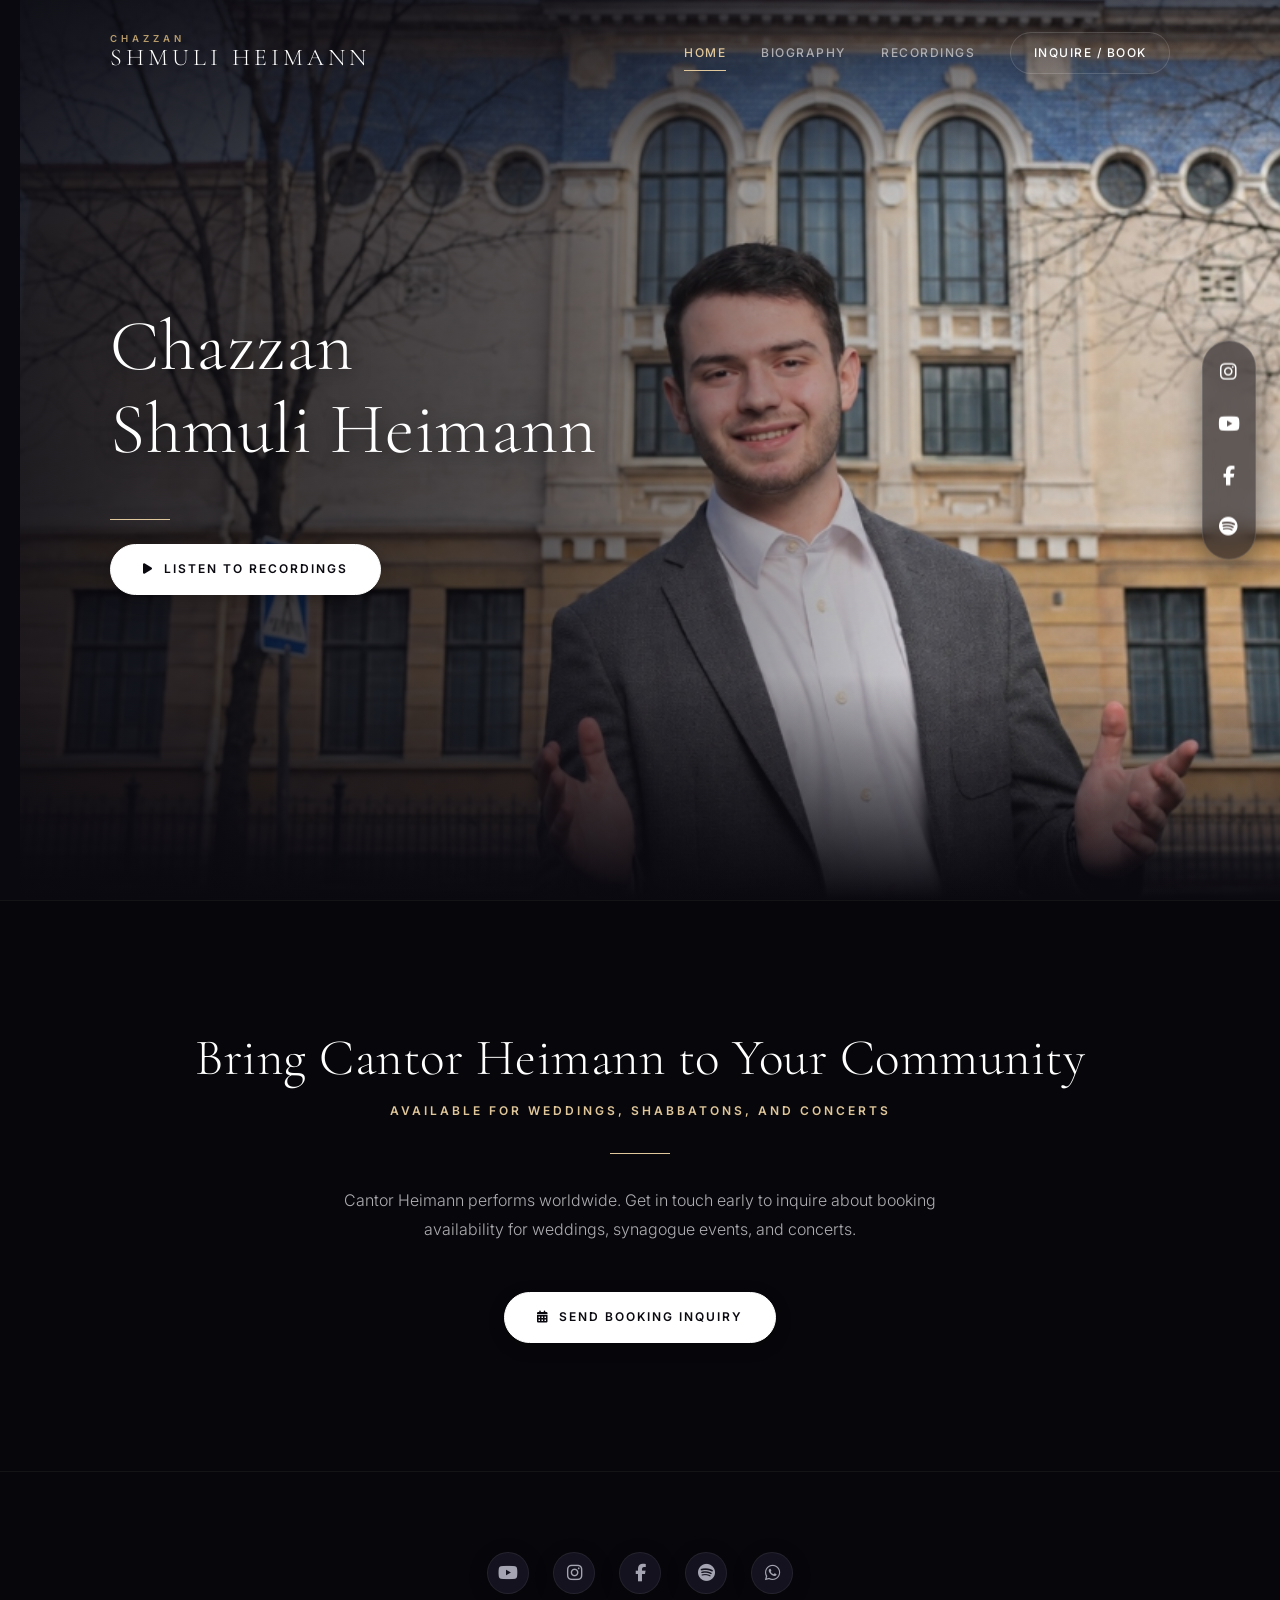
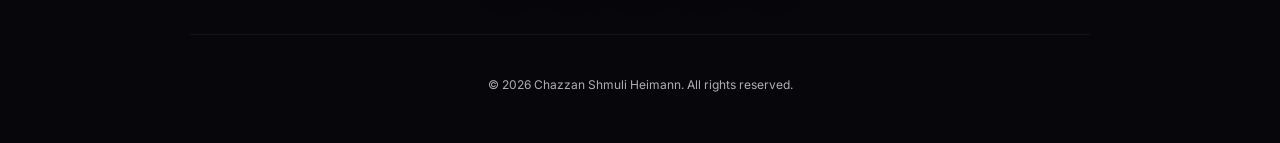
==== index.html @ cb443266 "Add Facebook and Spotify to footer socials across all pages" ====
<!DOCTYPE html>
<html lang="en">

<head>
    <meta charset="UTF-8">
    <meta name="viewport" content="width=device-width, initial-scale=1.0">
    <title>Chazzan Shmuli Heimann | Official Website</title>

    <!-- SEO Meta Tags -->
    <meta name="description"
        content="Official website of Chazzan Shmuli Heimann. Experience elegant cantorial prayers, listen to recordings, watch videos, and book for weddings, concerts, and High Holidays.">
    <meta name="keywords" content="Shmuli Heimann, Cantor, Chazzen, Jewish Wedding Singer, Cantorial Concerts">
    <meta name="author" content="Shmuli Heimann">

    <!-- Fonts -->
    <link rel="preconnect" href="https://fonts.googleapis.com">
    <link rel="preconnect" href="https://fonts.gstatic.com" crossorigin>
    <link
        href="https://fonts.googleapis.com/css2?family=Cormorant+Garamond:ital,wght@0,300;0,400;0,500;0,600;0,700;1,400&family=Inter:wght@300;400;500;600&display=swap"
        rel="stylesheet">

    <!-- FontAwesome Icons -->
    <link rel="stylesheet" href="https://cdnjs.cloudflare.com/ajax/libs/font-awesome/6.4.0/css/all.min.css">

    <!-- Stylesheet -->
    <link rel="stylesheet" href="style.css?v=11">
</head>

<body>

    <!-- Header & Navigation -->
    <header class="navbar">
        <div class="nav-container">
            <a href="index.html" class="logo">
                <span class="logo-cantor">CHAZZAN</span>
                <span class="logo-name">SHMULI HEIMANN</span>
            </a>
            <nav class="nav-links">
                <a href="index.html">Home</a>
                <a href="about.html">Biography</a>
                <a href="recordings.html">Recordings</a>
                <a href="contact.html" class="nav-cta">Inquire / Book</a>
            </nav>
            <button class="mobile-nav-toggle" aria-label="Toggle navigation">
                <span></span>
                <span></span>
                <span></span>
            </button>
        </div>
    </header>

    <!-- Hero Section -->
    <section class="hero full-hero">
        <div class="hero-bg-overlay"></div>
        <div class="container hero-container">
            <div class="hero-content">
                <h1 class="hero-title">Chazzan<br><span class="hero-title-name">Shmuli Heimann</span></h1>
                <div class="divider"></div>
                <div class="hero-buttons">
                    <a href="recordings.html" class="btn btn-primary"><i class="fa-solid fa-play"></i> Listen to
                        Recordings</a>
                </div>
            </div>
        </div>
    </section>



    <!-- Simple CTA Section -->
    <section class="booking-cta section-padding text-center">
        <div class="container">
            <h2 class="section-title center">Bring Cantor Heimann to Your Community</h2>
            <h3 class="section-subtitle center">Available for Weddings, Shabbatons, and Concerts</h3>
            <div class="divider center"></div>
            <p class="cta-desc">Cantor Heimann performs worldwide. Get in touch early to inquire about booking
                availability for weddings, synagogue events, and concerts.</p>
            <a href="contact.html" class="btn btn-primary"><i class="fa-solid fa-calendar-days"></i> Send Booking
                Inquiry</a>
        </div>
    </section>

    <!-- Footer -->
    <footer>
        <div class="footer-socials">
            <a href="https://www.youtube.com/@CantorShmuliHeimann" target="_blank" rel="noopener noreferrer" aria-label="YouTube"><i class="fa-brands fa-youtube"></i></a>
            <a href="https://www.instagram.com/cantorshmuliheimann/" target="_blank" rel="noopener noreferrer" aria-label="Instagram"><i class="fa-brands fa-instagram"></i></a>
            <a href="https://www.facebook.com/" target="_blank" rel="noopener noreferrer" aria-label="Facebook"><i class="fa-brands fa-facebook-f"></i></a>
            <a href="https://open.spotify.com/" target="_blank" rel="noopener noreferrer" aria-label="Spotify"><i class="fa-brands fa-spotify"></i></a>
            <a href="#" aria-label="WhatsApp"><i class="fa-brands fa-whatsapp"></i></a>
        </div>
        <div class="footer-divider"></div>
        <div class="footer-bottom">
            <p class="copyright">&copy; 2026 Chazzan Shmuli Heimann. All rights reserved.</p>
        </div>
    </footer>

    <!-- Sticky Floating Social Bar -->
    <div class="sticky-social-bar" aria-label="Social media links">
        <a href="https://www.instagram.com/cantorshmuliheimann/" target="_blank" rel="noopener noreferrer" aria-label="Instagram" class="sticky-social-link">
            <i class="fa-brands fa-instagram"></i>
        </a>
        <a href="https://www.youtube.com/@CantorShmuliHeimann" target="_blank" rel="noopener noreferrer" aria-label="YouTube" class="sticky-social-link">
            <i class="fa-brands fa-youtube"></i>
        </a>
        <a href="https://www.facebook.com/" target="_blank" rel="noopener noreferrer" aria-label="Facebook" class="sticky-social-link">
            <i class="fa-brands fa-facebook-f"></i>
        </a>
        <a href="https://open.spotify.com/" target="_blank" rel="noopener noreferrer" aria-label="Spotify" class="sticky-social-link">
            <i class="fa-brands fa-spotify"></i>
        </a>
    </div>

    <!-- Scroll to Top Button -->
    <button class="scroll-to-top" id="scrollTopBtn" aria-label="Scroll to top"><i
            class="fa-solid fa-arrow-up"></i></button>

    <!-- JavaScript File -->
    <script src="app.js?v=4"></script>
</body>

</html>
---- style.css ----
/* ==========================================
   DESIGN SYSTEM & VARIABLES
   ========================================== */
:root {
    /* Color Palette - Premium Midnight Indigo & Gold (Shulem-inspired) */
    --bg-primary: #0A0910;         /* Deep cinematic midnight indigo-black */
    --bg-secondary: #13121E;       /* Rich charcoal-violet for cards & sections */
    --bg-dark: #07060A;            /* Pure dark void */
    --bg-dark-secondary: #0A0910;
    --bg-glass: rgba(10, 9, 16, 0.85);
    --bg-dark-glass: rgba(7, 6, 10, 0.9);
    
    /* Accents - Elegant White, Silver and Rich Champagne Gold */
    --color-bronze: #E0C79B;        /* Pale Champagne Gold (soft, premium) */
    --color-bronze-dark: #B89C6C;   /* Deep Warm Gold */
    --color-bronze-light: #1A1826;  /* Deep slate-violet alternate background */
    --color-bronze-gradient: linear-gradient(135deg, #F0DFB8 0%, #B89C6C 100%);
    
    /* Texts - High contrast light gray/white on deep violet */
    --text-primary: #FFFFFF;       /* Crisp white for headings */
    --text-muted: #A5A4B2;         /* Cool gray for readable body text */
    --text-light: #FFFFFF;
    --text-light-muted: #AEAEB2;
    
    /* Borders & Lines - Ultra-fine elegant borders */
    --border-color: rgba(255, 255, 255, 0.07);
    --border-dark: rgba(255, 255, 255, 0.05);
    
    /* Typography */
    --font-heading: 'Cormorant Garamond', serif;
    --font-body: 'Inter', sans-serif;
    
    /* Spacing & Transitions */
    --transition-smooth: all 0.4s cubic-bezier(0.16, 1, 0.3, 1);
    --shadow-subtle: 0 4px 20px rgba(0, 0, 0, 0.2);
    --shadow-medium: 0 12px 30px rgba(0, 0, 0, 0.4);
}

/* ==========================================
   BASE RESET & UTILITIES
   ========================================== */
* {
    margin: 0;
    padding: 0;
    box-sizing: border-box;
}

html {
    font-size: 16px;
    background-color: var(--bg-primary);
    color: var(--text-primary);
    overflow-anchor: none;
}

body {
    font-family: var(--font-body);
    line-height: 1.7;
    background-color: var(--bg-primary);
    color: var(--text-primary);
    overflow-x: hidden;
    overflow-anchor: none;
    -webkit-font-smoothing: antialiased;
    -moz-osx-font-smoothing: grayscale;
}

/* Scroll lock during initial page load to prevent anchor/iframe jumps in Chrome */
html.page-loading,
body.page-loading {
    overflow: hidden !important;
    height: 100vh !important;
    max-height: 100vh !important;
}

/* Scrollbar Customization */
::-webkit-scrollbar {
    width: 6px;
}
::-webkit-scrollbar-track {
    background: var(--bg-primary);
}
::-webkit-scrollbar-thumb {
    background: var(--color-bronze);
    border-radius: 4px;
}
::-webkit-scrollbar-thumb:hover {
    background: var(--color-bronze-dark);
}

h1, h2, h3, h4, h5, h6 {
    font-family: var(--font-heading);
    font-weight: 400;
    letter-spacing: 0.5px;
    color: var(--text-primary);
}

a {
    color: inherit;
    text-decoration: none;
    transition: var(--transition-smooth);
}

img {
    max-width: 100%;
    height: auto;
    display: block;
}

/* ==========================================
   LAYOUTS & COMMON COMPONENTS
   ========================================== */
.container {
    width: 100%;
    max-width: 1140px;
    margin: 0 auto;
    padding: 0 2.5rem;
}

.section-padding {
    padding: 8rem 0;
}

.section-header {
    margin-bottom: 4rem;
}

.section-title {
    font-family: var(--font-heading);
    font-size: 3.2rem;
    font-weight: 300;
    color: var(--text-primary);
    line-height: 1.15;
    margin-bottom: 0.8rem;
}

.section-title.center {
    text-align: center;
}

.section-subtitle {
    font-family: var(--font-body);
    font-size: 0.75rem;
    font-weight: 600;
    color: var(--color-bronze-dark);
    text-transform: uppercase;
    letter-spacing: 3px;
    margin-bottom: 1.2rem;
}

.section-subtitle.center {
    text-align: center;
}

.divider {
    height: 1px;
    width: 60px;
    background: var(--color-bronze);
    margin: 2rem 0;
}

.divider.center {
    margin-left: auto;
    margin-right: auto;
}

.text-center {
    text-align: center;
}

/* Premium Buttons */
.btn {
    display: inline-flex;
    align-items: center;
    justify-content: center;
    gap: 0.6rem;
    padding: 0.9rem 2rem;
    font-family: var(--font-body);
    font-size: 0.75rem;
    font-weight: 500;
    text-transform: uppercase;
    letter-spacing: 2px;
    border-radius: 100px; /* Modern rounded button */
    cursor: pointer;
    transition: var(--transition-smooth);
}

.btn-primary {
    background: #FFFFFF;
    color: var(--bg-primary);
    border: 1px solid #FFFFFF;
    box-shadow: 0 4px 15px rgba(0, 0, 0, 0.25);
    font-weight: 600;
}

.btn-primary:hover {
    background: transparent;
    color: #FFFFFF;
    border-color: #FFFFFF;
    transform: translateY(-2px);
    box-shadow: 0 8px 25px rgba(255, 255, 255, 0.1);
}

.btn-secondary {
    background: transparent;
    color: #FFFFFF;
    border: 1px solid rgba(255, 255, 255, 0.4);
}

.btn-secondary:hover {
    background: #FFFFFF;
    color: var(--bg-primary);
    border-color: #FFFFFF;
    transform: translateY(-2px);
}

/* For buttons in dark sections */
.dark-section .btn-secondary {
    color: #FFFFFF;
    border-color: rgba(255, 255, 255, 0.4);
}

.dark-section .btn-secondary:hover {
    background: #FFFFFF;
    color: var(--bg-primary);
}

/* ==========================================
   HEADER & NAVIGATION
   ========================================== */
.navbar {
    position: fixed;
    top: 0;
    left: 0;
    width: 100%;
    z-index: 1000;
    padding: 2rem 0;
    transition: var(--transition-smooth);
}

.navbar.scrolled {
    padding: 1.2rem 0;
    background: var(--bg-glass);
    backdrop-filter: blur(15px);
    -webkit-backdrop-filter: blur(15px);
    border-bottom: 1px solid var(--border-color);
    box-shadow: var(--shadow-subtle);
}

/* Navbar Scrolled state inside hero (if hero is dark) */
.navbar.scrolled-dark {
    padding: 1.2rem 0;
    background: var(--bg-dark-glass);
    backdrop-filter: blur(15px);
    -webkit-backdrop-filter: blur(15px);
    border-bottom: 1px solid var(--border-dark);
}

.nav-container {
    width: 100%;
    max-width: 1140px;
    margin: 0 auto;
    padding: 0 2.5rem;
    display: flex;
    justify-content: space-between;
    align-items: center;
}

.logo {
    display: flex;
    flex-direction: column;
    line-height: 1.1;
}

.logo-cantor {
    font-family: var(--font-body);
    font-size: 0.6rem;
    font-weight: 600;
    letter-spacing: 4px;
    color: var(--color-bronze-dark);
}

.logo-name {
    font-family: var(--font-heading);
    font-size: 1.5rem;
    font-weight: 300;
    letter-spacing: 4px;
    color: var(--text-primary);
}

/* If header is dark (e.g. initially on home page hero) */
.navbar:not(.scrolled) .logo-name {
    color: var(--text-light);
}
.navbar:not(.scrolled) .nav-links a {
    color: var(--text-light-muted);
}
.navbar:not(.scrolled) .nav-links a:hover,
.navbar:not(.scrolled) .nav-links a.active {
    color: var(--color-bronze);
}
.navbar:not(.scrolled) .nav-cta {
    border-color: rgba(255, 255, 255, 0.15);
    background: rgba(255, 255, 255, 0.02);
    color: var(--text-light) !important;
}

.nav-links {
    display: flex;
    align-items: center;
    gap: 2.2rem;
}

.nav-links a {
    font-family: var(--font-body);
    font-size: 0.75rem;
    font-weight: 500;
    letter-spacing: 1.5px;
    text-transform: uppercase;
    color: var(--text-muted);
    padding: 0.5rem 0;
    position: relative;
}

.nav-links a:hover,
.nav-links a.active {
    color: var(--text-primary);
}

/* Elegant line effect for active link */
.nav-links a::after {
    content: '';
    position: absolute;
    bottom: 0;
    left: 0;
    width: 0;
    height: 1px;
    background-color: var(--color-bronze);
    transition: var(--transition-smooth);
}

.nav-links a.active::after,
.nav-links a:hover::after {
    width: 100%;
}

.nav-cta {
    border: 1px solid var(--border-color);
    padding: 0.6rem 1.4rem !important;
    border-radius: 100px;
    background: transparent;
}

.nav-cta::after {
    display: none !important;
}

.nav-cta:hover {
    background: #FFFFFF !important;
    color: var(--bg-primary) !important;
    border-color: #FFFFFF !important;
}

.mobile-nav-toggle {
    display: none;
    background: none;
    border: none;
    cursor: pointer;
    flex-direction: column;
    gap: 6px;
    z-index: 1001;
    padding: 5px;
}

.mobile-nav-toggle span {
    display: block;
    width: 20px;
    height: 1px;
    background: var(--text-primary);
    transition: var(--transition-smooth);
}

/* If navbar is initially light text on dark hero */
.navbar:not(.scrolled) .mobile-nav-toggle span {
    background: var(--text-light);
}

/* Mobile Toggle Active */
.mobile-nav-toggle.active span:nth-child(1) {
    transform: translateY(7px) rotate(45deg);
    background: var(--text-primary);
}
.mobile-nav-toggle.active span:nth-child(2) {
    opacity: 0;
}
.mobile-nav-toggle.active span:nth-child(3) {
    transform: translateY(-7px) rotate(-45deg);
    background: var(--text-primary);
}

/* ==========================================
   HERO BANNER
   ========================================== */
.hero {
    position: relative;
    height: 100vh;
    min-height: 750px;
    display: flex;
    align-items: center;
    background-image: url('assets/hero.jpg');
    background-color: #0A0910; /* fallback deep midnight */
    background-repeat: no-repeat;
    background-size: 125% auto;
    background-position: calc(50% + 180px) 45%;
    overflow: hidden;
}

.hero-bg-overlay {
    position: absolute;
    top: 0;
    left: 0;
    width: 100%;
    height: 100%;
    background: 
        linear-gradient(to right, rgba(10, 9, 16, 0.9) 0%, rgba(10, 9, 16, 0.65) 42%, rgba(10, 9, 16, 0.15) 72%, transparent 100%),
        linear-gradient(to bottom, rgba(10, 9, 16, 0.7) 0%, transparent 20%, transparent 75%, var(--bg-primary) 100%);
    z-index: 1;
}

.hero-container {
    position: relative;
    z-index: 2;
    width: 100%;
}

.hero-content,
.hero-text {
    max-width: 600px;
    display: flex;
    flex-direction: column;
    text-align: left;
    animation: fadeInUp 1.2s cubic-bezier(0.16, 1, 0.3, 1) both;
}

.hero-content .divider,
.hero-text .divider {
    margin: 1.5rem 0;
    background: var(--color-bronze);
}

.hero-title {
    font-family: var(--font-heading);
    font-size: 4.5rem;
    font-weight: 300;
    line-height: 1.15;
    margin-bottom: 1.5rem;
    color: var(--text-light);
    text-shadow: 0 4px 20px rgba(0, 0, 0, 0.6);
}

.hero-title-name {
    display: inline-block;
    white-space: nowrap;
}

.hero-subtitle {
    font-size: 0.75rem;
    letter-spacing: 4px;
    color: var(--color-bronze);
    font-weight: 600;
    margin-bottom: 1.5rem;
    text-transform: uppercase;
}

.hero-text .divider {
    margin: 1.5rem 0;
    background: var(--color-bronze);
}

.hero-tagline {
    font-size: 1.05rem;
    font-weight: 300;
    color: var(--text-light-muted);
    margin-bottom: 3rem;
    line-height: 1.8;
}

.hero-buttons {
    display: flex;
    justify-content: flex-start;
    gap: 1.2rem;
}

.hero-image-column {
    display: flex;
    justify-content: center;
    align-items: center;
    animation: fadeInUp 1.4s cubic-bezier(0.16, 1, 0.3, 1) both;
}

.hero-portrait-wrapper {
    position: relative;
    max-width: 520px;
    width: 100%;
}

.hero-portrait-wrapper::before {
    content: '';
    position: absolute;
    top: -15px;
    left: -15px;
    right: 15px;
    bottom: 15px;
    border: 1px solid var(--color-bronze);
    z-index: 0;
    pointer-events: none;
    transition: var(--transition-smooth);
}

.hero-portrait-wrapper:hover::before {
    transform: translate(5px, 5px);
}

.hero-portrait {
    width: 100%;
    border-radius: 4px;
    border: 1px solid var(--border-color);
    position: relative;
    z-index: 1;
    box-shadow: var(--shadow-medium);
}

/* ==========================================
   SUBPAGE BANNERS
   ========================================== */
.page-header {
    position: relative;
    padding: 12rem 0 7rem 0;
    background-image: url('assets/hq720.jpg');
    background-color: #16142B; /* Cool deep indigo-blue tint */
    background-blend-mode: multiply;
    background-size: cover;
    background-position: center;
    text-align: center;
    border-bottom: 1px solid var(--border-dark);
}

.page-header-overlay {
    position: absolute;
    top: 0;
    left: 0;
    width: 100%;
    height: 100%;
    background: linear-gradient(
        to bottom,
        rgba(10, 10, 10, 0.75) 0%,
        var(--bg-primary) 100%
    );
    z-index: 1;
}

.page-header-content {
    position: relative;
    z-index: 2;
    animation: fadeInUp 1s cubic-bezier(0.16, 1, 0.3, 1) both;
}

.page-title {
    font-family: var(--font-heading);
    font-size: 3.6rem;
    font-weight: 300;
    letter-spacing: 1px;
    text-transform: uppercase;
    color: var(--text-light);
    margin-bottom: 0.8rem;
}

.page-subtitle {
    font-size: 0.9rem;
    color: var(--text-light-muted);
    font-family: var(--font-body);
    font-weight: 300;
    letter-spacing: 1px;
}

/* ==========================================
   RECORDINGS PAGE SECTION NAVIGATION
   ========================================== */
.page-recordings .page-header {
    padding: 10.5rem 0 4.5rem 0;
}

.recordings-header-image-wrapper {
    max-width: 340px;
    margin: 0 auto 2.5rem auto;
    border-radius: 8px;
    overflow: hidden;
    border: 1px solid rgba(224, 199, 155, 0.35);
    box-shadow: 0 12px 35px rgba(0, 0, 0, 0.55);
    transition: var(--transition-smooth);
}

.recordings-header-image-wrapper:hover {
    border-color: var(--color-bronze);
    box-shadow: 0 16px 45px rgba(224, 199, 155, 0.2);
    transform: translateY(-3px);
}

.recordings-header-image {
    width: 100%;
    height: auto;
    display: block;
    object-fit: cover;
}

.recordings-nav-buttons {
    display: flex;
    justify-content: center;
    align-items: center;
    flex-wrap: wrap;
    gap: 1.2rem;
    margin: 0 auto;
}

.btn-recordings-nav {
    display: inline-flex;
    align-items: center;
    gap: 0.65rem;
    padding: 0.95rem 1.8rem;
    font-size: 0.78rem;
    font-weight: 500;
    letter-spacing: 1.5px;
    text-transform: uppercase;
    color: var(--text-light);
    background: rgba(255, 255, 255, 0.06);
    border: 1px solid rgba(255, 255, 255, 0.22);
    border-radius: 100px;
    backdrop-filter: blur(10px);
    -webkit-backdrop-filter: blur(10px);
    transition: var(--transition-smooth);
    text-decoration: none;
    box-shadow: 0 4px 18px rgba(0, 0, 0, 0.25);
    cursor: pointer;
    font-family: inherit;
    outline: none;
}

.btn-recordings-nav:hover {
    background: #FFFFFF;
    color: var(--bg-primary);
    border-color: #FFFFFF;
    transform: translateY(-3px);
    box-shadow: 0 8px 25px rgba(255, 255, 255, 0.15);
}

.btn-recordings-nav i {
    color: var(--color-bronze);
    font-size: 0.9rem;
    transition: var(--transition-smooth);
}

.btn-recordings-nav:hover i {
    color: var(--bg-primary);
}

#yomim-noraim,
#yiddish-collection,
#video-performances,
#audio-recordings {
    scroll-margin-top: 100px;
}

/* ==========================================
   BIOGRAPHY SECTION
   ========================================== */
.page-about .bio-details {
    padding-top: 11rem;
}

.bio-grid {
    display: grid;
    grid-template-columns: 1fr 1.2fr;
    gap: 6rem;
    align-items: center;
}

.bio-image-wrapper {
    position: relative;
}

/* Creative minimalist picture frame outline */
.bio-image-wrapper::before {
    content: '';
    position: absolute;
    top: -15px;
    left: -15px;
    right: 15px;
    bottom: 15px;
    border: 1px solid var(--color-bronze);
    z-index: 0;
    pointer-events: none;
    transition: var(--transition-smooth);
}

.bio-image-wrapper:hover::before {
    transform: translate(5px, 5px);
}

.bio-image {
    width: 100%;
    position: relative;
    z-index: 1;
    border: 1px solid var(--border-color);
    filter: grayscale(10%);
    transition: var(--transition-smooth);
}

.bio-image-wrapper:hover .bio-image {
    filter: grayscale(0%);
}

.bio-text {
    display: flex;
    flex-direction: column;
}

.bio-paragraph {
    font-size: 0.95rem;
    color: var(--text-muted);
    margin-bottom: 1.8rem;
    line-height: 1.8;
}

/* ==========================================
   WELCOME SECTION (HOME PAGE)
   ========================================== */
.welcome-grid {
    display: grid;
    grid-template-columns: 1fr 1.2fr;
    gap: 6rem;
    align-items: center;
}

.welcome-image-wrapper {
    position: relative;
}

.welcome-image-wrapper::before {
    content: '';
    position: absolute;
    top: -15px;
    left: -15px;
    right: 15px;
    bottom: 15px;
    border: 1px solid var(--color-bronze);
    z-index: 0;
    pointer-events: none;
    transition: var(--transition-smooth);
}

.welcome-image-wrapper:hover::before {
    transform: translate(5px, 5px);
}

.welcome-image {
    width: 100%;
    position: relative;
    z-index: 1;
    border: 1px solid var(--border-color);
    transition: var(--transition-smooth);
}

.welcome-text {
    display: flex;
    flex-direction: column;
}

.welcome-text .btn {
    align-self: flex-start;
}

.bio-text .btn {
    align-self: flex-start;
}

/* Biography Services list (Clean Cards Grid) */
.services-simple-list {
    display: grid;
    grid-template-columns: repeat(3, 1fr);
    gap: 2.2rem;
    margin: 4rem auto 0 auto;
}

.service-simple-item {
    background: var(--bg-secondary);
    border: 1px solid var(--border-color);
    padding: 3rem 2.2rem;
    transition: var(--transition-smooth);
    position: relative;
    box-shadow: var(--shadow-subtle);
}

.service-simple-item:hover {
    transform: translateY(-5px);
    box-shadow: var(--shadow-medium);
    border-color: var(--color-bronze);
}

.service-simple-item::before {
    content: '';
    position: absolute;
    top: 0;
    left: 0;
    width: 100%;
    height: 3px;
    background: var(--color-bronze-gradient);
    transform: scaleX(0);
    transform-origin: left;
    transition: var(--transition-smooth);
}

.service-simple-item:hover::before {
    transform: scaleX(1);
}

.service-simple-item h3 {
    font-family: var(--font-body);
    font-size: 1.05rem;
    font-weight: 600;
    color: var(--text-primary);
    margin-bottom: 1rem;
    display: flex;
    align-items: center;
    gap: 0.8rem;
}

.service-simple-item h3 i {
    color: var(--color-bronze-dark);
    font-size: 1.15rem;
}

.service-simple-item p {
    font-size: 0.88rem;
    color: var(--text-muted);
    line-height: 1.7;
}

/* ==========================================
   RECORDINGS & CUSTOM AUDIO PLAYERS
   ========================================== */
.audio-tracks-list {
    max-width: 850px;
    margin: 4rem auto 0 auto;
    display: flex;
    flex-direction: column;
    gap: 1.5rem;
}

/* Custom Player Layout */
.audio-track-item {
    display: flex;
    flex-direction: column;
    background: var(--bg-secondary);
    border: 1px solid var(--border-color);
    padding: 1.8rem 2.2rem;
    gap: 1.2rem;
    transition: var(--transition-smooth);
    box-shadow: var(--shadow-subtle);
}

.audio-track-item:hover {
    box-shadow: var(--shadow-medium);
    border-color: var(--color-bronze-light);
}

.audio-track-item.playing {
    border-color: var(--color-bronze);
    background: var(--bg-secondary);
}

.track-main-row {
    display: flex;
    align-items: center;
    gap: 1.5rem;
}

.track-number {
    font-family: var(--font-body);
    font-size: 0.85rem;
    font-weight: 600;
    color: var(--color-bronze);
    width: 25px;
}

/* Minimalist Circular Play Button */
.play-pause-btn {
    background: transparent;
    border: 1px solid var(--border-color);
    color: var(--color-bronze-dark);
    width: 44px;
    height: 44px;
    border-radius: 50%;
    cursor: pointer;
    display: flex;
    align-items: center;
    justify-content: center;
    font-size: 0.85rem;
    flex-shrink: 0;
    transition: var(--transition-smooth);
}

.play-pause-btn:hover {
    background: var(--color-bronze-gradient);
    color: var(--bg-primary);
    border-color: transparent;
    transform: scale(1.05);
}

.audio-track-item.playing .play-pause-btn {
    background: var(--color-bronze-gradient);
    color: var(--bg-primary);
    border-color: transparent;
}

.track-info {
    display: flex;
    flex-direction: column;
    flex-grow: 1;
}

.track-title {
    font-family: var(--font-heading);
    font-size: 1.4rem;
    font-weight: 400;
    color: var(--text-primary);
    line-height: 1.3;
}

.track-description {
    font-size: 0.8rem;
    color: var(--text-muted);
    margin-top: 0.2rem;
}

/* Custom Timeline Slider */
.player-controls {
    display: flex;
    align-items: center;
    gap: 1.5rem;
    width: 100%;
    padding-left: 5.3rem; /* Align with info start */
}

.timeline-container {
    flex-grow: 1;
    height: 12px;
    display: flex;
    align-items: center;
    cursor: pointer;
    position: relative;
}

.timeline-progress {
    width: 100%;
    height: 2px;
    background: var(--border-color);
    position: relative;
    border-radius: 2px;
}

.timeline-progress .progress-fill {
    height: 100%;
    width: 0%;
    background: var(--color-bronze-gradient);
    position: absolute;
    top: 0;
    left: 0;
    border-radius: 2px;
    transition: width 0.1s linear;
}

.timeline-handle {
    width: 8px;
    height: 8px;
    border-radius: 50%;
    background: var(--color-bronze-dark);
    position: absolute;
    top: 50%;
    left: 0%;
    transform: translate(-50%, -50%) scale(0);
    transition: transform 0.2s ease, left 0.1s linear;
}

.timeline-container:hover .timeline-handle {
    transform: translate(-50%, -50%) scale(1);
}

.time-display {
    font-family: var(--font-body);
    font-size: 0.72rem;
    font-weight: 500;
    color: var(--text-muted);
    min-width: 70px;
    text-align: right;
    display: flex;
    gap: 2px;
}

/* ==========================================
   VIDEO EMBEDS
   ========================================== */
.video-embeds-grid {
    display: grid;
    grid-template-columns: repeat(3, 1fr);
    gap: 2.5rem;
    margin-top: 4rem;
}

.video-embed-card {
    background: var(--bg-secondary);
    border: 1px solid var(--border-color);
    overflow: hidden;
    transition: var(--transition-smooth);
    box-shadow: var(--shadow-subtle);
}

.video-embed-card:hover {
    transform: translateY(-5px);
    box-shadow: var(--shadow-medium);
    border-color: var(--color-bronze-light);
}

.video-container {
    position: relative;
    width: 100%;
    padding-bottom: 56.25%; /* 16:9 aspect ratio */
    height: 0;
    background: #121212;
}

.video-container iframe {
    position: absolute;
    top: 0;
    left: 0;
    width: 100%;
    height: 100%;
    border: none;
}

.video-info {
    padding: 1.8rem;
}

.video-info h4 {
    font-family: var(--font-heading);
    font-size: 1.35rem;
    font-weight: 400;
    margin-bottom: 0.6rem;
    line-height: 1.3;
    color: var(--text-primary);
}

.video-info p {
    font-size: 0.8rem;
    color: var(--text-muted);
    line-height: 1.6;
}

/* ==========================================
   CONTACT & BOOKINGS
   ========================================== */
.contact-grid {
    display: grid;
    grid-template-columns: 1fr 1.25fr;
    gap: 6rem;
    align-items: start;
}

.contact-info {
    display: flex;
    flex-direction: column;
}

.contact-intro {
    font-size: 0.95rem;
    color: var(--text-muted);
    margin-bottom: 2.5rem;
    line-height: 1.8;
}

.contact-details {
    display: flex;
    flex-direction: column;
    gap: 1.8rem;
    margin-bottom: 3rem;
}

.contact-detail-item {
    display: flex;
    gap: 1.2rem;
    align-items: center;
}

.icon-box {
    width: 48px;
    height: 48px;
    background: var(--bg-secondary);
    border: 1px solid var(--border-color);
    border-radius: 50%;
    display: flex;
    align-items: center;
    justify-content: center;
    color: var(--color-bronze-dark);
    font-size: 1.05rem;
    box-shadow: var(--shadow-subtle);
    transition: var(--transition-smooth);
}

.contact-detail-item:hover .icon-box {
    background: var(--color-bronze-gradient);
    color: var(--bg-primary);
    border-color: transparent;
}

.contact-detail-item .label {
    display: block;
    font-size: 0.7rem;
    color: var(--text-muted);
    text-transform: uppercase;
    letter-spacing: 1px;
    margin-bottom: 0.1rem;
}

.contact-detail-item .value {
    font-size: 0.95rem;
    font-weight: 500;
}

.contact-detail-item .value a:hover {
    color: var(--color-bronze-dark);
}

.email-copy-container {
    display: flex;
    align-items: center;
    gap: 0.6rem;
}

.copy-email-btn {
    background: transparent;
    border: none;
    color: var(--text-muted);
    cursor: pointer;
    font-size: 0.85rem;
    padding: 0.25rem 0.4rem;
    border-radius: 4px;
    display: inline-flex;
    align-items: center;
    justify-content: center;
    transition: var(--transition-smooth);
}

.copy-email-btn:hover {
    color: var(--color-bronze);
    background: rgba(255, 255, 255, 0.08);
}

.copy-email-btn:active {
    transform: scale(0.9);
}

.copy-email-btn.copied {
    color: #4CAF50;
}

.social-links {
    display: flex;
    gap: 1rem;
}

.social-links a {
    width: 40px;
    height: 40px;
    border-radius: 50%;
    border: 1px solid var(--border-color);
    display: flex;
    align-items: center;
    justify-content: center;
    color: var(--text-muted);
    background: var(--bg-secondary);
    box-shadow: var(--shadow-subtle);
}

.social-links a:hover {
    color: var(--bg-primary);
    background: var(--color-bronze-gradient);
    border-color: transparent;
    transform: translateY(-2px);
}

/* Minimalist Form Layout */
.contact-form-container {
    background: var(--bg-secondary);
    border: 1px solid var(--border-color);
    padding: 4rem;
    position: relative;
    box-shadow: var(--shadow-medium);
}

.booking-form {
    display: flex;
    flex-direction: column;
    gap: 1.8rem;
}

.form-row {
    display: grid;
    grid-template-columns: 1fr 1fr;
    gap: 1.8rem;
}

.form-group {
    display: flex;
    flex-direction: column;
    gap: 0.5rem;
}

.form-group label {
    font-family: var(--font-body);
    font-size: 0.7rem;
    font-weight: 600;
    text-transform: uppercase;
    letter-spacing: 1px;
    color: var(--text-primary);
}

.form-group input,
.form-group select,
.form-group textarea {
    background: var(--bg-primary);
    border: 1px solid var(--border-color);
    border-radius: 0; /* Modern square minimal inputs */
    padding: 0.9rem 1.2rem;
    color: var(--text-primary);
    font-family: var(--font-body);
    font-size: 0.85rem;
    outline: none;
    width: 100%;
    transition: var(--transition-smooth);
}

.form-group input:focus,
.form-group select:focus,
.form-group textarea:focus {
    border-color: var(--color-bronze);
    background: var(--bg-secondary);
}

.form-group select {
    appearance: none;
    background-image: url("data:image/svg+xml;charset=UTF-8,%3Csvg xmlns='http://www.w3.org/2000/svg' viewBox='0 0 24 24' fill='none' stroke='%23a38f75' stroke-width='1.5' stroke-linecap='round' stroke-linejoin='round'%3E%3Cpolyline points='6 9 12 15 18 9'%3E%3C/polyline%3E%3C/svg%3E");
    background-repeat: no-repeat;
    background-position: right 1.2rem center;
    background-size: 0.8rem;
    padding-right: 3rem;
}

.form-group select option {
    background: var(--bg-secondary);
}

.btn-submit {
    background: var(--color-bronze-gradient);
    color: var(--bg-primary);
    border: none;
    font-weight: 600;
    padding: 1.1rem;
    margin-top: 1rem;
    border-radius: 100px;
    box-shadow: 0 4px 15px rgba(163, 143, 117, 0.2);
}

.btn-submit:hover {
    transform: translateY(-2px);
    box-shadow: 0 8px 25px rgba(163, 143, 117, 0.35);
}

/* Success Message Area */
.form-success-message {
    display: none;
    flex-direction: column;
    align-items: center;
    justify-content: center;
    text-align: center;
    padding: 3rem 0;
    animation: fadeInUp 0.8s cubic-bezier(0.16, 1, 0.3, 1) both;
}

.form-success-message.active {
    display: flex;
}

.form-success-message i {
    font-size: 3rem;
    color: var(--color-bronze);
    margin-bottom: 1.5rem;
}

.form-success-message h3 {
    font-size: 1.8rem;
    font-weight: 300;
    margin-bottom: 0.8rem;
}

.form-success-message p {
    color: var(--text-muted);
    font-size: 0.9rem;
}

/* ==========================================
   BOOKING CTA & FOOTER
   ========================================== */
.booking-cta {
    background-color: var(--bg-dark);
    color: var(--text-light);
    border-top: 1px solid var(--border-dark);
}

.booking-cta .section-title {
    color: var(--text-light);
}

.booking-cta .section-subtitle {
    color: var(--color-bronze);
}

.booking-cta .divider {
    background: var(--color-bronze);
}

.cta-desc {
    max-width: 650px;
    margin: 0 auto 3rem auto;
    font-size: 1rem;
    font-weight: 300;
    color: var(--text-light-muted);
    line-height: 1.8;
}

footer {
    background-color: var(--bg-dark);
    padding: 5rem 0 3rem 0;
    border-top: 1px solid var(--border-dark);
    text-align: center;
    color: var(--text-light-muted);
}

.footer-socials {
    display: flex;
    justify-content: center;
    gap: 1.5rem;
    margin-bottom: 2.5rem;
}

.footer-socials a {
    width: 42px;
    height: 42px;
    border-radius: 50%;
    border: 1px solid var(--border-color);
    display: flex;
    align-items: center;
    justify-content: center;
    color: var(--text-muted);
    background: var(--bg-secondary);
    box-shadow: var(--shadow-subtle);
    font-size: 1.1rem;
    transition: var(--transition-smooth);
}

.footer-socials a:hover {
    color: var(--bg-primary);
    background: #FFFFFF;
    border-color: #FFFFFF;
    transform: translateY(-2px);
}

.footer-quote {
    max-width: 600px;
    margin: 0 auto 3rem auto;
}

.footer-quote p {
    font-family: var(--font-heading);
    font-size: 2rem;
    font-weight: 300;
    font-style: italic;
    color: var(--color-bronze);
    margin-bottom: 0.8rem;
    line-height: 1.4;
}

.footer-quote span {
    font-size: 0.7rem;
    font-family: var(--font-body);
    font-weight: 500;
    text-transform: uppercase;
    letter-spacing: 2px;
    color: var(--text-light-muted);
}

.footer-divider {
    height: 1px;
    max-width: 900px;
    background: var(--border-dark);
    margin: 0 auto 2.5rem auto;
}

.footer-bottom {
    display: flex;
    justify-content: center;
    align-items: center;
    max-width: 900px;
    margin: 0 auto;
    padding: 0 2rem;
    font-size: 0.75rem;
    text-align: center;
}

/* ==========================================
   STICKY FLOATING SOCIAL BAR
   ========================================== */
.sticky-social-bar {
    position: fixed;
    right: 1.5rem;
    top: 50%;
    transform: translateY(-50%);
    display: flex;
    flex-direction: column;
    gap: 0.85rem;
    z-index: 995;
    padding: 0.75rem 0.45rem;
    background: rgba(10, 9, 16, 0.55);
    backdrop-filter: blur(12px);
    -webkit-backdrop-filter: blur(12px);
    border: 1px solid rgba(255, 255, 255, 0.12);
    border-radius: 50px;
    box-shadow: 0 8px 30px rgba(0, 0, 0, 0.45);
}

.sticky-social-link {
    display: flex;
    align-items: center;
    justify-content: center;
    width: 38px;
    height: 38px;
    color: #FFFFFF;
    font-size: 1.2rem;
    border-radius: 50%;
    transition: var(--transition-smooth);
    text-decoration: none;
}

.sticky-social-link:hover {
    color: var(--color-bronze);
    background: rgba(255, 255, 255, 0.12);
    transform: scale(1.15) translateX(-2px);
}

.sticky-social-link:active {
    transform: scale(0.95);
}

/* ==========================================
   SCROLL TO TOP BUTTON
   ========================================== */
.scroll-to-top {
    position: fixed;
    bottom: 2.5rem;
    right: 2.5rem;
    width: 44px;
    height: 44px;
    border-radius: 50%;
    background: var(--bg-secondary);
    border: 1px solid var(--border-color);
    color: var(--color-bronze-dark);
    display: flex;
    align-items: center;
    justify-content: center;
    cursor: pointer;
    z-index: 99;
    opacity: 0;
    pointer-events: none;
    box-shadow: var(--shadow-subtle);
    transition: var(--transition-smooth);
}

.scroll-to-top.visible {
    opacity: 1;
    pointer-events: auto;
}

.scroll-to-top:hover {
    background: var(--color-bronze-gradient);
    color: var(--bg-primary);
    border-color: transparent;
    transform: translateY(-3px);
    box-shadow: var(--shadow-medium);
}

/* ==========================================
   ANIMATIONS
   ========================================== */
@keyframes fadeInUp {
    from {
        opacity: 0;
        transform: translateY(25px);
    }
    to {
        opacity: 1;
        transform: translateY(0);
    }
}

/* ==========================================
   RESPONSIVE DESIGN (MEDIA QUERIES)
   ========================================== */
@media (max-width: 1024px) {
    .section-padding { padding: 6rem 0; }
    .section-title { font-size: 2.7rem; }
    .page-title { font-size: 3rem; }
    .hero-title { font-size: 3.8rem; }
    
    /* Skip page header on Biography only in tablet/phone mode */
    .page-about .page-header {
        display: none !important;
    }
    .page-about .bio-details {
        padding-top: 9rem !important;
    }
    .page-recordings .page-header {
        display: block !important;
        padding: 8.5rem 1rem 2.5rem 1rem !important;
    }
    .page-recordings .featured-series {
        padding-top: 4rem !important;
    }
    
    /* Remove outline grid/frame behind portrait images in tablet/phone mode */
    .hero-portrait-wrapper::before,
    .bio-image-wrapper::before,
    .welcome-image-wrapper::before {
        display: none !important;
    }
    
    .bio-grid {
        grid-template-columns: 1fr;
        gap: 4rem;
    }
    
    .bio-image-wrapper {
        max-width: 450px;
        margin: 0 auto;
    }

    .welcome-grid {
        grid-template-columns: 1fr;
        gap: 4rem;
    }
    
    .welcome-image-wrapper {
        max-width: 450px;
        margin: 0 auto;
    }

    .hero {
        height: 100vh;
        min-height: 600px;
        padding: 0 0 4rem 0;
        display: flex;
        align-items: flex-end;
        background-repeat: no-repeat;
        background-size: cover;
        background-position: center 20%;
    }
    
    .hero-bg-overlay {
        background: linear-gradient(
            to bottom,
            rgba(10, 9, 16, 0.7) 0%,
            rgba(10, 9, 16, 0.25) 25%,
            rgba(10, 9, 16, 0.55) 55%,
            rgba(10, 9, 16, 0.95) 85%,
            var(--bg-primary) 100%
        );
    }
    
    .hero-grid {
        grid-template-columns: 1fr;
        gap: 3.5rem;
        text-align: center;
    }
    
    .hero-image-column {
        order: -1;
    }
    
    .hero-content,
    .hero-text {
        text-align: center;
        align-items: center;
        margin: 0 auto;
    }
    
    .hero-content .divider,
    .hero-text .divider {
        margin: 1.5rem auto;
    }
    
    .hero-buttons {
        justify-content: center;
    }
    
    .hero-portrait-wrapper {
        max-width: 320px;
    }
    
    .services-simple-list {
        grid-template-columns: repeat(2, 1fr);
        gap: 2rem;
    }
    
    .video-embeds-grid {
        grid-template-columns: repeat(2, 1fr);
        gap: 2rem;
    }
    
    .contact-grid {
        grid-template-columns: 1fr;
        gap: 4rem;
    }
}

@media (max-width: 768px) {
    .section-padding { padding: 5rem 0; }
    .container { padding: 0 1.5rem; }
    .nav-container { padding: 0 1.5rem; }
    
    .mobile-nav-toggle {
        display: flex;
    }
    
    .nav-links {
        position: fixed;
        top: 0;
        right: -100%;
        width: 80%;
        max-width: 320px;
        height: 100vh;
        background: var(--bg-glass);
        backdrop-filter: blur(20px);
        -webkit-backdrop-filter: blur(20px);
        border-left: 1px solid var(--border-color);
        flex-direction: column;
        justify-content: center;
        gap: 2.2rem;
        padding: 3rem;
        z-index: 1000;
        transition: right 0.5s cubic-bezier(0.16, 1, 0.3, 1);
        box-shadow: -10px 0 30px rgba(0, 0, 0, 0.05);
    }
    
    /* Dark mobile nav drawer when opened from dark page header */
    .navbar:not(.scrolled) .nav-links {
        background: var(--bg-dark-glass);
        border-left: 1px solid var(--border-dark);
    }
    
    .nav-links.active {
        right: 0;
    }
    
    .nav-links a {
        color: var(--text-primary);
        font-size: 0.85rem;
    }
    
    .navbar:not(.scrolled) .nav-links a {
        color: var(--text-light-muted);
    }
    .navbar:not(.scrolled) .nav-links a:hover,
    .navbar:not(.scrolled) .nav-links a.active {
        color: var(--color-bronze);
    }
    
    .hero {
        height: 100vh;
        min-height: 550px;
        background-repeat: no-repeat;
        background-size: cover;
        background-position: center 15%;
        padding: 0 0 3.5rem 0;
    }

    .hero-title { font-size: 2.8rem; }
    .hero-tagline { font-size: 0.95rem; margin-bottom: 2.5rem; }
    .hero-buttons {
        flex-direction: column;
        gap: 1rem;
        padding: 0 1rem;
    }
    
    .services-simple-list {
        grid-template-columns: 1fr;
    }
    
    .audio-track-item {
        padding: 1.5rem;
        gap: 1rem;
    }
    .track-main-row {
        gap: 1rem;
    }
    .track-title {
        font-size: 1.2rem;
    }
    .player-controls {
        padding-left: 0; /* Full width timeline on mobile */
        margin-top: 0.5rem;
    }
    
    .video-embeds-grid {
        grid-template-columns: 1fr;
        gap: 2rem;
    }
    
    .contact-form-container {
        padding: 2.5rem 1.5rem;
    }
    .form-row {
        grid-template-columns: 1fr;
        gap: 1.8rem;
    }
    
    .footer-bottom {
        flex-direction: column;
        gap: 1rem;
        text-align: center;
    }
    
    .scroll-to-top {
        bottom: 1.5rem;
        right: 1.5rem;
    }

    .sticky-social-bar {
        right: 0.75rem;
        padding: 0.5rem 0.35rem;
        gap: 0.6rem;
    }

    .sticky-social-link {
        width: 32px;
        height: 32px;
        font-size: 1rem;
    }

    .recordings-header-image-wrapper {
        max-width: 250px;
        margin: 0 auto 1.6rem auto;
    }

    .recordings-nav-buttons {
        gap: 0.65rem;
    }

    .btn-recordings-nav {
        padding: 0.75rem 1.15rem;
        font-size: 0.68rem;
        letter-spacing: 1px;
    }
}

/* ==========================================
   YOMIM NORAIM FEATURED SERIES
   ========================================== */
.featured-series {
    background-color: var(--color-bronze-light);
    border-bottom: 1px solid var(--border-color);
}

.series-description {
    max-width: 650px;
    margin: 0 auto;
    font-size: 0.95rem;
    color: var(--text-muted);
    line-height: 1.8;
}

.playlist-container {
    display: grid;
    grid-template-columns: 1.6fr 1fr;
    gap: 2.5rem;
    margin-top: 4rem;
    align-items: stretch;
    background: var(--bg-secondary);
    border: 1px solid var(--border-color);
    padding: 2rem;
    box-shadow: var(--shadow-medium);
}

.playlist-player {
    position: relative;
    width: 100%;
    padding-bottom: 56.25%; /* 16:9 aspect ratio */
    height: 0;
    box-shadow: var(--shadow-medium);
    border: 1px solid var(--border-color);
}

.playlist-player iframe {
    position: absolute;
    top: 0;
    left: 0;
    width: 100%;
    height: 100%;
    border: none;
}

.playlist-player-wrapper {
    display: flex;
    flex-direction: column;
    gap: 1rem;
}

.playlist-video-caption {
    font-size: 0.8rem;
    color: var(--text-muted);
    display: flex;
    align-items: center;
    flex-wrap: wrap;
    gap: 0.4rem;
    padding: 0.8rem 0.2rem 0;
    border-top: 1px solid var(--border-color);
    line-height: 1.4;
}

.playlist-video-caption i {
    color: var(--color-bronze);
    font-size: 0.9rem;
}

.playlist-video-caption .currentVideoTitle {
    color: var(--text-primary);
    font-weight: 600;
}

.playlist-video-caption .caption-desc {
    color: var(--text-muted);
    font-weight: 400;
}

.playlist-sidebar {
    display: flex;
    flex-direction: column;
    background: var(--bg-primary);
    border: 1px solid var(--border-color);
    padding: 1.5rem;
    max-height: 450px;
    overflow-y: auto;
}

.playlist-sidebar::-webkit-scrollbar {
    width: 4px;
}
.playlist-sidebar::-webkit-scrollbar-thumb {
    background: var(--color-bronze);
    border-radius: 2px;
}

.playlist-sidebar-title {
    font-family: var(--font-body);
    font-size: 0.75rem;
    font-weight: 600;
    text-transform: uppercase;
    letter-spacing: 2px;
    color: var(--color-bronze);
    margin-bottom: 1.2rem;
    border-bottom: 1px solid var(--border-color);
    padding-bottom: 0.8rem;
}

.playlist-tracks {
    display: flex;
    flex-direction: column;
    gap: 0.8rem;
}

.playlist-track-item {
    display: flex;
    align-items: center;
    gap: 1rem;
    padding: 0.8rem 1rem;
    background: var(--bg-secondary);
    border: 1px solid var(--border-color);
    cursor: pointer;
    transition: var(--transition-smooth);
}

.playlist-track-item:hover {
    border-color: rgba(255, 255, 255, 0.25);
    background: rgba(255, 255, 255, 0.02);
}

.playlist-track-item.active {
    border-color: var(--color-bronze);
    background: rgba(224, 199, 155, 0.05);
}

.track-play-indicator {
    width: 28px;
    height: 28px;
    border-radius: 50%;
    border: 1px solid var(--border-color);
    display: flex;
    align-items: center;
    justify-content: center;
    color: var(--color-bronze);
    font-size: 0.7rem;
    transition: var(--transition-smooth);
    flex-shrink: 0;
}

.playlist-track-item:hover .track-play-indicator,
.playlist-track-item.active .track-play-indicator {
    background: var(--color-bronze-gradient);
    color: var(--bg-primary);
    border-color: transparent;
}

.playlist-track-details {
    display: flex;
    flex-direction: column;
}

.playlist-track-name {
    font-family: var(--font-heading);
    font-size: 1.15rem;
    font-weight: 400;
    color: var(--text-primary);
    line-height: 1.2;
}

.playlist-track-desc {
    font-size: 0.75rem;
    color: var(--text-muted);
    margin-top: 0.1rem;
}

@media (max-width: 1024px) {
    .playlist-container {
        grid-template-columns: 1fr;
        gap: 2rem;
        padding: 1.5rem;
    }
    .playlist-sidebar {
        max-height: 350px;
    }
}
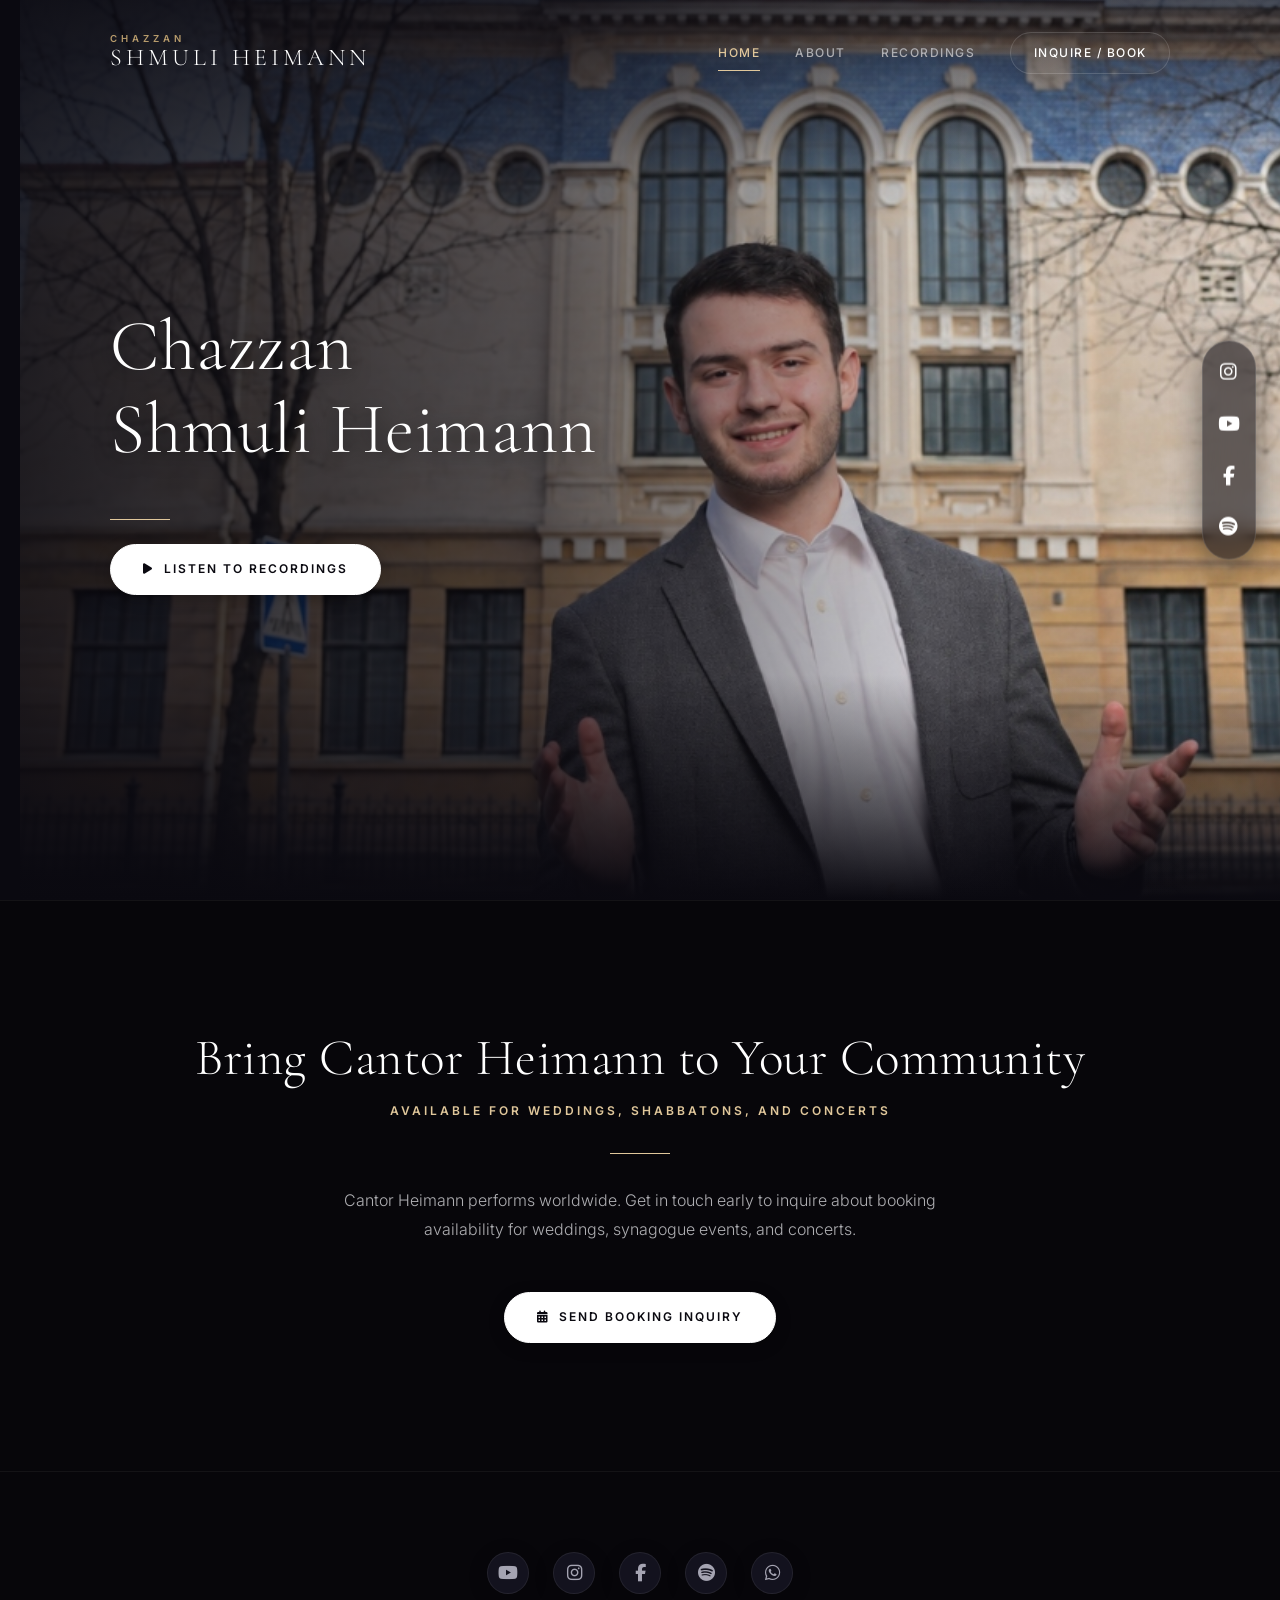
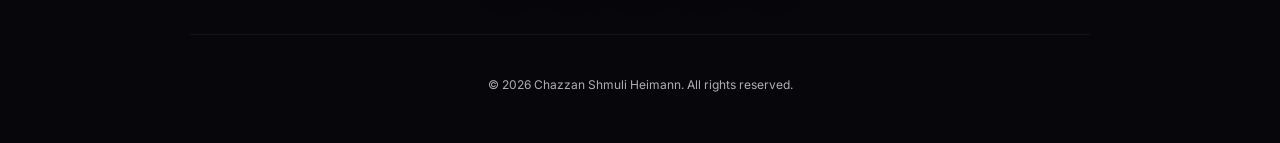
==== commit 635fe69e: "Rename Biography to About across site and add missing social icons to contact page" ====
--- a/index.html
+++ b/index.html
@@ -23,7 +23,7 @@
     <link rel="stylesheet" href="https://cdnjs.cloudflare.com/ajax/libs/font-awesome/6.4.0/css/all.min.css">
 
     <!-- Stylesheet -->
-    <link rel="stylesheet" href="style.css?v=11">
+    <link rel="stylesheet" href="style.css?v=14">
 </head>
 
 <body>
@@ -37,7 +37,7 @@
             </a>
             <nav class="nav-links">
                 <a href="index.html">Home</a>
-                <a href="about.html">Biography</a>
+                <a href="about.html">About</a>
                 <a href="recordings.html">Recordings</a>
                 <a href="contact.html" class="nav-cta">Inquire / Book</a>
             </nav>
@@ -86,7 +86,7 @@
             <a href="https://www.instagram.com/cantorshmuliheimann/" target="_blank" rel="noopener noreferrer" aria-label="Instagram"><i class="fa-brands fa-instagram"></i></a>
             <a href="https://www.facebook.com/" target="_blank" rel="noopener noreferrer" aria-label="Facebook"><i class="fa-brands fa-facebook-f"></i></a>
             <a href="https://open.spotify.com/" target="_blank" rel="noopener noreferrer" aria-label="Spotify"><i class="fa-brands fa-spotify"></i></a>
-            <a href="#" aria-label="WhatsApp"><i class="fa-brands fa-whatsapp"></i></a>
+            <a href="https://wa.me/32475971599" target="_blank" rel="noopener noreferrer" aria-label="WhatsApp"><i class="fa-brands fa-whatsapp"></i></a>
         </div>
         <div class="footer-divider"></div>
         <div class="footer-bottom">
@@ -115,7 +115,7 @@
             class="fa-solid fa-arrow-up"></i></button>
 
     <!-- JavaScript File -->
-    <script src="app.js?v=4"></script>
+    <script src="app.js?v=5"></script>
 </body>
 
 </html>
--- a/style.css
+++ b/style.css
@@ -61,14 +61,6 @@
     overflow-anchor: none;
     -webkit-font-smoothing: antialiased;
     -moz-osx-font-smoothing: grayscale;
-}
-
-/* Scroll lock during initial page load to prevent anchor/iframe jumps in Chrome */
-html.page-loading,
-body.page-loading {
-    overflow: hidden !important;
-    height: 100vh !important;
-    max-height: 100vh !important;
 }
 
 /* Scrollbar Customization */
@@ -661,6 +653,10 @@
     color: var(--bg-primary);
 }
 
+#section-yomim-noraim,
+#section-yiddish,
+#section-videos,
+#section-audio,
 #yomim-noraim,
 #yiddish-collection,
 #video-performances,
@@ -680,6 +676,23 @@
     grid-template-columns: 1fr 1.2fr;
     gap: 6rem;
     align-items: center;
+    margin-bottom: 7rem;
+}
+
+.bio-grid:last-child {
+    margin-bottom: 0;
+}
+
+.bio-grid.bio-grid-reverse {
+    grid-template-columns: 1.2fr 1fr;
+}
+
+.bio-grid.bio-grid-reverse .bio-image-wrapper {
+    order: 2;
+}
+
+.bio-grid.bio-grid-reverse .bio-text {
+    order: 1;
 }
 
 .bio-image-wrapper {
@@ -1553,6 +1566,23 @@
     .bio-grid {
         grid-template-columns: 1fr;
         gap: 4rem;
+        margin-bottom: 5rem;
+    }
+    
+    .bio-grid:last-child {
+        margin-bottom: 0;
+    }
+    
+    .bio-grid.bio-grid-reverse {
+        grid-template-columns: 1fr;
+    }
+    
+    .bio-grid.bio-grid-reverse .bio-image-wrapper {
+        order: -1;
+    }
+    
+    .bio-grid.bio-grid-reverse .bio-text {
+        order: 1;
     }
     
     .bio-image-wrapper {
